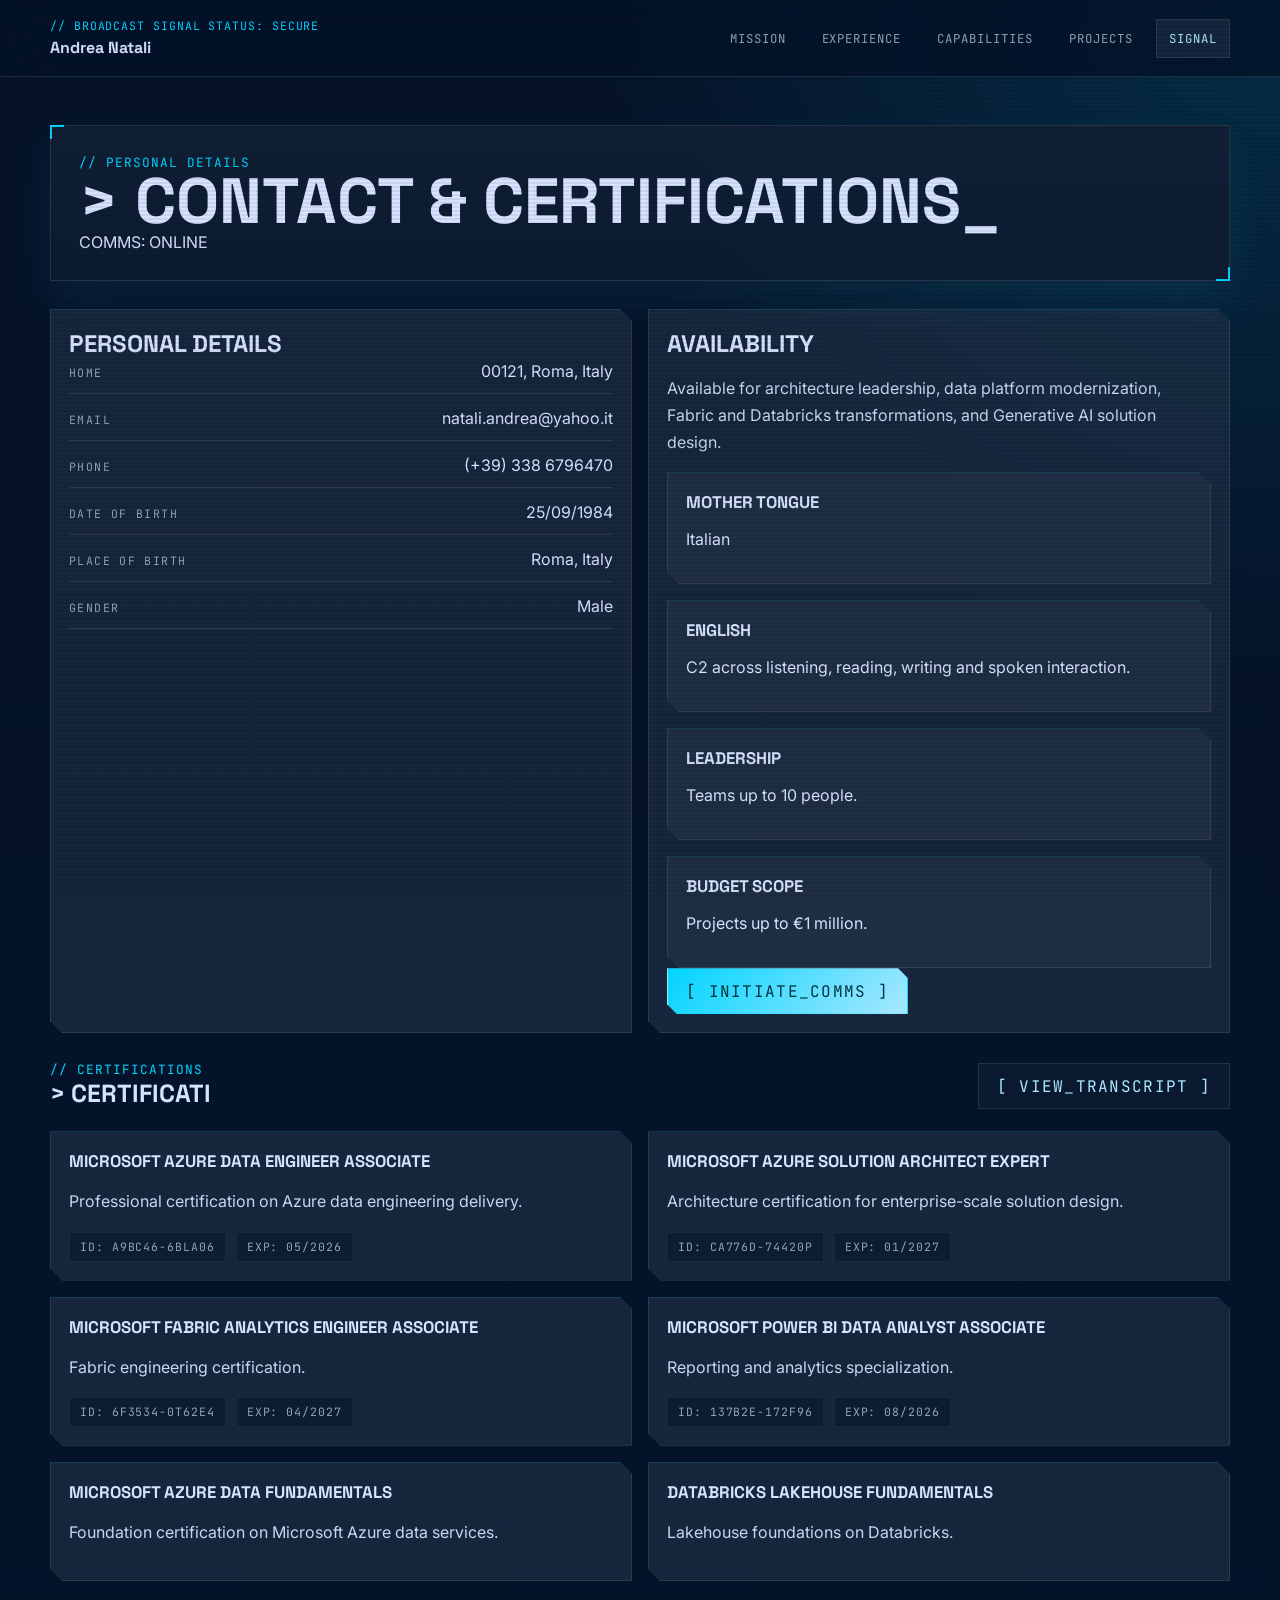
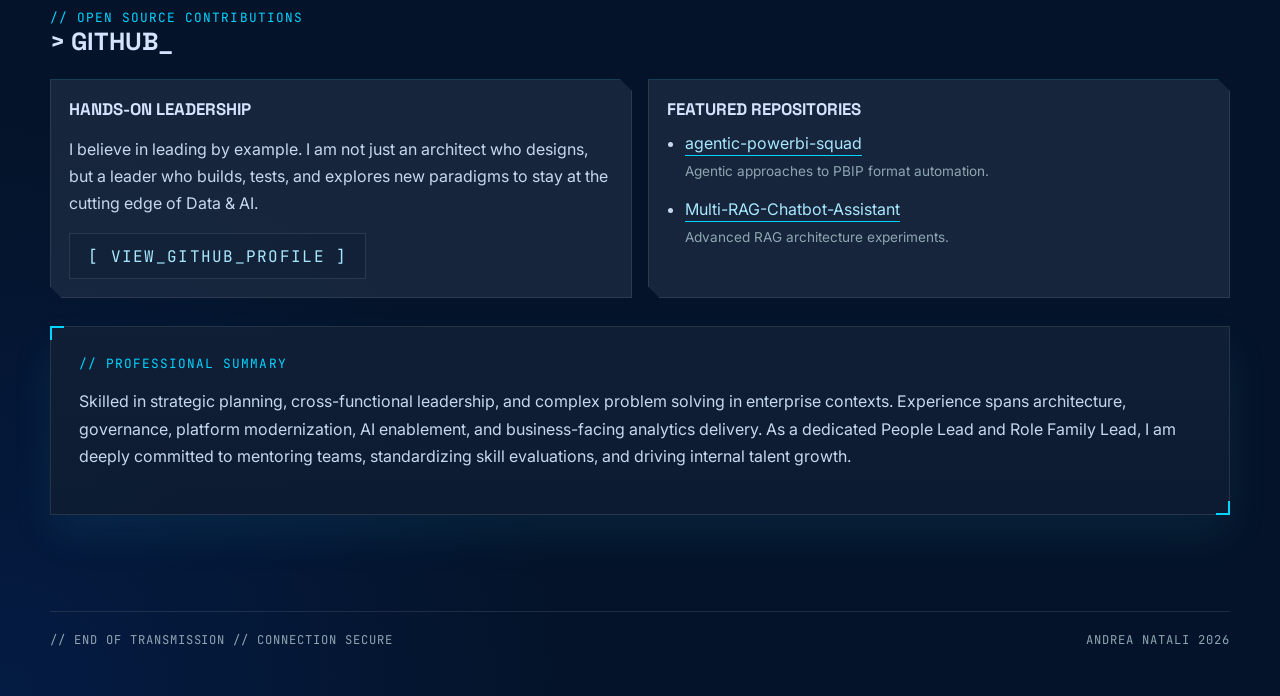
==== contact.html @ 66361841 "Initial commit: Tactical Dossier deployment" ====
<!DOCTYPE html>
<html lang="it">
<head>
    <meta charset="UTF-8">
    <meta name="viewport" content="width=device-width, initial-scale=1.0">
    <title>Andrea Natali | Personal Details & Certifications</title>
    <meta name="description" content="Personal details, languages and certifications for Andrea Natali.">
    <link rel="preconnect" href="https://fonts.googleapis.com">
    <link rel="preconnect" href="https://fonts.gstatic.com" crossorigin>
    <link href="https://fonts.googleapis.com/css2?family=Inter:wght@400;500;600;700;800&family=JetBrains+Mono:wght@400;700&family=Space+Grotesk:wght@500;700&display=swap" rel="stylesheet">
    <link rel="stylesheet" href="assets/css/styles.css">
</head>
<body data-page="contact">
    <div class="site-shell">
        <header class="site-header">
            <div class="container header-bar">
                <a class="brand" href="index.html">
                    <span class="brand-kicker">// BROADCAST SIGNAL STATUS: SECURE</span>
                    <span class="brand-title">Andrea Natali</span>
                </a>
                <button class="nav-toggle" type="button" aria-expanded="false" aria-label="Apri navigazione" data-nav-toggle>MENU</button>
                <nav class="site-nav" data-site-nav>
                    <a class="nav-link" href="index.html" data-nav-link="home">Mission</a>
                    <a class="nav-link" href="experience.html" data-nav-link="experience">Experience</a>
                    <a class="nav-link" href="capabilities.html" data-nav-link="capabilities">Capabilities</a>
                    <a class="nav-link" href="projects.html" data-nav-link="projects">Projects</a>
                    <a class="nav-link" href="contact.html" data-nav-link="contact">Signal</a>
                </nav>
            </div>
        </header>

        <main class="page">
            <div class="container">
                <section class="panel panel-pad reveal">
                    <div class="eyebrow">// PERSONAL DETAILS</div>
                    <h1 class="page-title typewriter">&gt; Contact &amp; Certifications_</h1>
                    <span class="tactical-label">COMMS: ONLINE</span>

                </section>

                <section class="section reveal">
                    <div class="contact-grid">
                        <article class="contact-card">
                            <h2 class="contact-title">Personal Details</h2>
                            <div class="detail-list">
                                <div class="detail-row"><span class="detail-term">Home</span><span class="detail-value">00121, Roma, Italy</span></div>
                                <div class="detail-row"><span class="detail-term">Email</span><span class="detail-value"><a href="mailto:natali.andrea@yahoo.it">natali.andrea@yahoo.it</a></span></div>
                                <div class="detail-row"><span class="detail-term">Phone</span><span class="detail-value"><a href="tel:+393386796470">(+39) 338 6796470</a></span></div>
                                <div class="detail-row"><span class="detail-term">Date Of Birth</span><span class="detail-value">25/09/1984</span></div>
                                <div class="detail-row"><span class="detail-term">Place Of Birth</span><span class="detail-value">Roma, Italy</span></div>
                                <div class="detail-row"><span class="detail-term">Gender</span><span class="detail-value">Male</span></div>
                            </div>
                        </article>

                        <article class="contact-card">
                            <h2 class="contact-title">Availability</h2>
                            <p class="contact-copy">Available for architecture leadership, data platform modernization, Fabric and Databricks transformations, and Generative AI solution design.</p>
                            <div class="signal-grid">
                                <div class="signal-card">
                                    <h3>Mother Tongue</h3>
                                    <p>Italian</p>
                                </div>
                                <div class="signal-card">
                                    <h3>English</h3>
                                    <p>C2 across listening, reading, writing and spoken interaction.</p>
                                </div>
                                <div class="signal-card">
                                    <h3>Leadership</h3>
                                    <p>Teams up to 10 people.</p>
                                </div>
                                <div class="signal-card">
                                    <h3>Budget Scope</h3>
                                    <p>Projects up to €1 million.</p>
                                </div>
                            </div>
                            <div class="button-row">
                                <a class="button button-primary" href="mailto:natali.andrea@yahoo.it?subject=Data%20and%20AI%20Architecture">[ INITIATE_COMMS ]</a>
                            </div>
                        </article>
                    </div>
                </section>

                <section class="section reveal">
                    <div class="section-head">
                        <div>
                            <div class="eyebrow">// CERTIFICATIONS</div>
                            <h2 class="section-title typewriter">&gt; Certifications_</h2>
                        </div>
                        <a class="button button-secondary" href="https://learn.microsoft.com/it-it/users/andreanatali-6055/transcript/vn4z0i6kro04yry" target="_blank">[ VIEW_TRANSCRIPT ]</a>
                    </div>
                    <div class="cert-grid">
                        <article class="cert-card">
                            <h3>Microsoft Azure Data Engineer Associate</h3>
                            <p class="card-copy">Professional certification on Azure data engineering delivery.</p>
                            <div class="tag-row" style="margin-top: 10px;">
                                <span class="tag" style="border-color: rgba(133, 147, 152, 0.1); color: var(--muted);">ID: A9BC46-6BLA06</span>
                                <span class="tag" style="border-color: rgba(133, 147, 152, 0.1); color: var(--muted);">EXP: 05/2026</span>
                            </div>
                        </article>
                        <article class="cert-card">
                            <h3>Microsoft Azure Solution Architect Expert</h3>
                            <p class="card-copy">Architecture certification for enterprise-scale solution design.</p>
                            <div class="tag-row" style="margin-top: 10px;">
                                <span class="tag" style="border-color: rgba(133, 147, 152, 0.1); color: var(--muted);">ID: CA776D-74420P</span>
                                <span class="tag" style="border-color: rgba(133, 147, 152, 0.1); color: var(--muted);">EXP: 01/2027</span>
                            </div>
                        </article>
                        <article class="cert-card">
                            <h3>Microsoft Fabric Analytics Engineer Associate</h3>
                            <p class="card-copy">Fabric engineering certification.</p>
                            <div class="tag-row" style="margin-top: 10px;">
                                <span class="tag" style="border-color: rgba(133, 147, 152, 0.1); color: var(--muted);">ID: 6F3534-0T62E4</span>
                                <span class="tag" style="border-color: rgba(133, 147, 152, 0.1); color: var(--muted);">EXP: 04/2027</span>
                            </div>
                        </article>
                        <article class="cert-card">
                            <h3>Microsoft Power BI Data Analyst Associate</h3>
                            <p class="card-copy">Reporting and analytics specialization.</p>
                            <div class="tag-row" style="margin-top: 10px;">
                                <span class="tag" style="border-color: rgba(133, 147, 152, 0.1); color: var(--muted);">ID: 137B2E-172F96</span>
                                <span class="tag" style="border-color: rgba(133, 147, 152, 0.1); color: var(--muted);">EXP: 08/2026</span>
                            </div>
                        </article>
                        <article class="cert-card">
                            <h3>Microsoft Azure Data Fundamentals</h3>
                            <p class="card-copy">Foundation certification on Microsoft Azure data services.</p>
                        </article>
                        <article class="cert-card">
                            <h3>Databricks Lakehouse Fundamentals</h3>
                            <p class="card-copy">Lakehouse foundations on Databricks.</p>
                        </article>
                    </div>
                </section>

                <section class="section reveal">
                    <div class="section-head">
                        <div>
                            <div class="eyebrow">// OPEN SOURCE CONTRIBUTIONS</div>
                            <h2 class="section-title typewriter">&gt; GitHub_</h2>
                        </div>
                    </div>
                    <div class="card-grid">
                        <article class="mini-card">
                            <h3>Hands-on Leadership</h3>
                            <p class="card-copy">I believe in leading by example. I am not just an architect who designs, but a leader who builds, tests, and explores new paradigms to stay at the cutting edge of Data &amp; AI.</p>
                            <div class="button-row" style="margin-top: 14px;">
                                <a class="button button-secondary" href="https://github.com/natalinio" target="_blank">[ VIEW_GITHUB_PROFILE ]</a>
                            </div>
                        </article>
                        <article class="mini-card">
                            <h3>Featured Repositories</h3>
                            <ul class="list" style="margin-top: 8px; display: grid; gap: 12px;">
                                <li>
                                    <a href="https://github.com/natalinio/agentic-powerbi-squad" target="_blank" style="color: var(--accent-soft); border-bottom: 1px solid var(--accent); padding-bottom: 2px;">agentic-powerbi-squad</a><br>
                                    <span style="font-size: 0.85rem; color: var(--muted);">Agentic approaches to PBIP format automation.</span>
                                </li>
                                <li>
                                    <a href="https://github.com/natalinio/Multi-RAG-Chatbot-Assistant" target="_blank" style="color: var(--accent-soft); border-bottom: 1px solid var(--accent); padding-bottom: 2px;">Multi-RAG-Chatbot-Assistant</a><br>
                                    <span style="font-size: 0.85rem; color: var(--muted);">Advanced RAG architecture experiments.</span>
                                </li>
                            </ul>
                        </article>
                    </div>
                </section>

                <section class="section reveal">
                    <article class="panel panel-pad">
                        <div class="eyebrow">// PROFESSIONAL SUMMARY</div>
                        <p class="contact-copy">Skilled in strategic planning, cross-functional leadership, and complex problem solving in enterprise contexts. Experience spans architecture, governance, platform modernization, AI enablement, and business-facing analytics delivery. As a dedicated People Lead and Role Family Lead, I am deeply committed to mentoring teams, standardizing skill evaluations, and driving internal talent growth.</p>
                    </article>
                </section>
            </div>
        </main>

        <footer class="site-footer">
            <div class="container footer-bar">
                <div class="footer-meta">// END OF TRANSMISSION // CONNECTION SECURE</div>
                <div class="footer-meta">Andrea Natali <span data-current-year></span></div>
            </div>
        </footer>
    </div>
    <script src="assets/js/site.js"></script>
</body>
</html>
---- assets/css/styles.css ----
:root {
    --bg: #041329;
    --bg-alt: #0d1c32;
    --panel: #112036;
    --panel-high: #1c2a41;
    --panel-top: #27354c;
    --text: #d6e3ff;
    --muted: #8ea6b2;
    --line: rgba(133, 147, 152, 0.2);
    --accent: #00d4ff;
    --accent-soft: #a8e8ff;
    --accent-glow: rgba(60, 215, 255, 0.24);
    --alert: #ffb703;
    --tactical-green: #00ff41;
    --ok: #b1c0ff;
    --max-width: 1180px;
    --shadow: 0 20px 40px rgba(60, 215, 255, 0.08);
    --font-mono: "JetBrains Mono", "Fira Code", "Share Tech Mono", monospace;
}

* {
    box-sizing: border-box;
}

html {
    scroll-behavior: smooth;
}

body {
    margin: 0;
    color: var(--text);
    background:
        radial-gradient(circle at top right, rgba(0, 212, 255, 0.14), transparent 26%),
        radial-gradient(circle at bottom left, rgba(0, 85, 255, 0.12), transparent 22%),
        linear-gradient(180deg, #06142a 0%, #041329 100%);
    font-family: "Inter", "Segoe UI", sans-serif;
    min-height: 100vh;
}

body::before {
    content: "";
    position: fixed;
    inset: 0;
    pointer-events: none;
    background-image:
        linear-gradient(rgba(255, 255, 255, 0.03) 1px, transparent 1px),
        linear-gradient(90deg, rgba(255, 255, 255, 0.03) 1px, transparent 1px);
    background-size: 24px 24px;
    opacity: 0.12;
}

body::after {
    content: "";
    position: fixed;
    inset: 0;
    pointer-events: none;
    background: linear-gradient(
        rgba(18, 16, 16, 0) 50%,
        rgba(0, 0, 0, 0.1) 50%
    );
    background-size: 100% 4px;
    z-index: 9999;
    opacity: 0.6;
}

a {
    color: inherit;
    text-decoration: none;
}

img {
    display: block;
    max-width: 100%;
}

.site-shell {
    position: relative;
    z-index: 1;
}

.container {
    width: min(var(--max-width), calc(100% - 32px));
    margin: 0 auto;
}

.site-header {
    position: sticky;
    top: 0;
    z-index: 10;
    backdrop-filter: blur(24px);
    background: rgba(4, 19, 41, 0.82);
    border-bottom: 1px solid var(--line);
}

.header-bar {
    display: flex;
    align-items: center;
    justify-content: space-between;
    gap: 16px;
    min-height: 76px;
}

.brand {
    display: grid;
    gap: 4px;
}

.brand-kicker,
.eyebrow,
.meta-label,
.timeline-period,
.metric-label,
.pill,
.footer-meta,
.tag,
.link-grid a,
.nav-link,
.button,
.field-label {
    font-family: var(--font-mono);
    letter-spacing: 0.08em;
    text-transform: uppercase;
}

.brand-kicker {
    color: var(--accent);
    font-size: 0.72rem;
}

.brand-title {
    font-family: "Space Grotesk", "Segoe UI", sans-serif;
    font-size: 1rem;
    font-weight: 700;
}

.nav-toggle {
    display: none;
    border: 1px solid var(--line);
    background: transparent;
    color: var(--text);
    padding: 10px 12px;
}

.site-nav {
    display: flex;
    align-items: center;
    gap: 10px;
}

.nav-link {
    color: var(--muted);
    font-size: 0.77rem;
    padding: 10px 12px;
    border: 1px solid transparent;
    transition: 160ms ease;
}

.nav-link:hover,
.nav-link.is-active {
    color: var(--accent-soft);
    border-color: var(--line);
    background: rgba(39, 53, 76, 0.5);
}

.page {
    padding: 48px 0 72px;
}

.hero {
    display: grid;
    grid-template-columns: minmax(0, 1.3fr) minmax(320px, 0.9fr);
    gap: 28px;
    align-items: stretch;
}

.panel {
    background: linear-gradient(180deg, rgba(17, 32, 54, 0.96), rgba(13, 28, 50, 0.96));
    border: 1px solid var(--line);
    box-shadow: var(--shadow);
    position: relative;
}

.panel::before {
    content: '';
    position: absolute;
    top: -1px; left: -1px;
    width: 12px; height: 12px;
    border: 2px solid var(--accent);
    border-right: none; border-bottom: none;
    pointer-events: none;
}

.panel::after {
    content: '';
    position: absolute;
    bottom: -1px; right: -1px;
    width: 12px; height: 12px;
    border: 2px solid var(--accent);
    border-left: none; border-top: none;
    pointer-events: none;
}

.panel-pad {
    padding: 28px;
}

.hero-copy {
    display: grid;
    gap: 22px;
}

.profile-card {
    display: grid;
    gap: 18px;
}

.profile-image-wrap {
    position: relative;
    overflow: hidden;
    background: linear-gradient(180deg, rgba(39, 53, 76, 0.55), rgba(13, 28, 50, 0.78));
    border: 1px solid var(--line);
}

.profile-image {
    width: 100%;
    aspect-ratio: 4 / 5;
    object-fit: cover;
    filter: grayscale(0.12) contrast(1.05);
}

.summary-grid,
.detail-list {
    display: grid;
    gap: 12px;
}

.summary-grid {
    grid-template-columns: repeat(2, minmax(0, 1fr));
}

.detail-row {
    display: flex;
    align-items: baseline;
    justify-content: space-between;
    gap: 12px;
    padding-bottom: 10px;
    border-bottom: 1px solid var(--line);
}

.detail-term {
    color: var(--muted);
    font-family: var(--font-mono);
    font-size: 0.72rem;
    letter-spacing: 0.12em;
    text-transform: uppercase;
}

.detail-value {
    color: var(--text);
    text-align: right;
    line-height: 1.5;
}

.small-copy {
    color: var(--muted);
    line-height: 1.6;
    font-size: 0.95rem;
}

.eyebrow {
    color: var(--accent);
    font-size: 0.8rem;
}

.hero-title,
.page-title {
    margin: 0;
    font-family: "Space Grotesk", "Segoe UI", sans-serif;
    line-height: 0.95;
    text-transform: uppercase;
}

.hero-title {
    font-size: clamp(2.9rem, 6vw, 5.6rem);
}

.page-title {
    font-size: clamp(2.4rem, 5vw, 4rem);
}

.lead,
.section-intro,
.card-copy,
.timeline-copy,
.contact-copy {
    color: #c6d8ef;
    line-height: 1.7;
}

.hero-actions,
.button-row {
    display: flex;
    flex-wrap: wrap;
    gap: 12px;
}

.button {
    display: inline-flex;
    align-items: center;
    justify-content: center;
    gap: 10px;
    min-height: 46px;
    padding: 0 18px;
    border: 1px solid transparent;
    transition: 180ms ease;
}

.button-primary {
    color: #003642;
    background: linear-gradient(135deg, var(--accent) 0%, var(--accent-soft) 100%);
    box-shadow: 0 0 0 1px rgba(168, 232, 255, 0.06), 0 0 32px rgba(60, 215, 255, 0.18);
    clip-path: polygon(0 0, calc(100% - 10px) 0, 100% 10px, 100% 100%, 10px 100%, 0 calc(100% - 10px));
}

.button-secondary {
    border-color: var(--line);
    color: var(--accent-soft);
    background: rgba(17, 32, 54, 0.55);
}

.button:hover {
    transform: translateY(-1px);
}

.status-grid,
.stats-grid,
.card-grid,
.tech-grid,
.cert-grid,
.contact-grid,
.link-grid,
.signal-grid,
.feature-grid {
    display: grid;
    gap: 16px;
}

.status-grid,
.stats-grid,
.feature-grid {
    grid-template-columns: repeat(2, minmax(0, 1fr));
}

.meta-block,
.stat-block,
.mini-card,
.stack-card,
.cert-card,
.contact-card,
.signal-card {
    background: rgba(39, 53, 76, 0.55);
    border: 1px solid var(--line);
    padding: 18px;
    position: relative;
    clip-path: polygon(0 0, calc(100% - 12px) 0, 100% 12px, 100% 100%, 12px 100%, 0 calc(100% - 12px));
    border-top: 1px solid rgba(0, 212, 255, 0.15);
}

.meta-label,
.metric-label {
    font-size: 0.72rem;
    color: var(--muted);
}

.meta-value,
.stat-value {
    margin-top: 8px;
    font-size: 1.2rem;
    font-weight: 700;
    font-family: var(--font-mono);
    color: var(--accent-soft);
}

.section-head {
    display: flex;
    flex-wrap: wrap;
    align-items: end;
    justify-content: space-between;
    gap: 18px;
    margin-bottom: 22px;
}

.section-title,
.card-title,
.timeline-title,
.contact-title {
    margin: 0;
    font-family: "Space Grotesk", "Segoe UI", sans-serif;
    text-transform: uppercase;
}

.section-title {
    font-size: 1.55rem;
}

.section {
    margin-top: 28px;
}

.feature-grid,
.card-grid,
.tech-grid,
.cert-grid,
.contact-grid,
.link-grid {
    grid-template-columns: repeat(2, minmax(0, 1fr));
}

.timeline {
    display: grid;
    gap: 18px;
}

.timeline-item {
    display: grid;
    grid-template-columns: 160px minmax(0, 1fr);
    gap: 24px;
    padding: 24px;
    background: rgba(17, 32, 54, 0.82);
    border: 1px solid var(--line);
}

.timeline-period {
    color: var(--accent);
    font-size: 0.76rem;
}

.timeline-role {
    margin: 8px 0 4px;
    color: var(--accent-soft);
    font-weight: 700;
}

.timeline-company {
    margin: 0 0 12px;
    font-family: "Space Grotesk", "Segoe UI", sans-serif;
    font-size: 1.25rem;
}

.list {
    margin: 0;
    padding-left: 18px;
    color: #c6d8ef;
    line-height: 1.7;
}

.pill-row,
.tag-row {
    display: flex;
    flex-wrap: wrap;
    gap: 10px;
}

.pill,
.tag {
    display: inline-flex;
    align-items: center;
    min-height: 30px;
    padding: 0 10px;
    border: 1px solid var(--line);
    color: var(--accent-soft);
    background: rgba(4, 19, 41, 0.48);
    font-size: 0.72rem;
}

.segmented-skill {
    display: grid;
    gap: 10px;
}

.segmented-header {
    display: flex;
    align-items: center;
    justify-content: space-between;
    gap: 12px;
}

.segmented-bar {
    display: grid;
    grid-template-columns: repeat(10, minmax(0, 1fr));
    gap: 6px;
}

.segmented-bar span {
    display: block;
    min-height: 12px;
    background: rgba(39, 53, 76, 0.9);
}

.segmented-bar span.is-on {
    background: linear-gradient(135deg, var(--tactical-green), var(--accent));
    box-shadow: 0 0 8px rgba(0, 255, 65, 0.4);
}

.stack-card h3,
.card-title,
.mini-card h3,
.signal-card h3,
.cert-card h3,
.contact-card h3 {
    margin: 0 0 10px;
    font-family: "Space Grotesk", "Segoe UI", sans-serif;
    font-size: 1.05rem;
    text-transform: uppercase;
}

.stack-list {
    margin: 0;
    padding-left: 18px;
    color: #c6d8ef;
    line-height: 1.7;
}

.stack-list + .tag-row,
.card-copy + .tag-row,
.list + .tag-row {
    margin-top: 14px;
}

.link-grid a {
    padding: 16px 18px;
    border: 1px solid var(--line);
    background: rgba(17, 32, 54, 0.7);
    color: var(--accent-soft);
    transition: 160ms ease;
}

.link-grid a:hover {
    background: rgba(28, 42, 65, 0.96);
}

.site-footer {
    padding: 24px 0 48px;
}

.footer-bar {
    display: flex;
    flex-wrap: wrap;
    justify-content: space-between;
    gap: 14px;
    padding-top: 20px;
    border-top: 1px solid var(--line);
}

.footer-meta {
    color: var(--muted);
    font-size: 0.76rem;
}

.contact-form {
    display: grid;
    gap: 14px;
}

.field {
    display: grid;
    gap: 8px;
}

.field-label {
    color: var(--muted);
    font-size: 0.72rem;
}

.field input,
.field textarea {
    width: 100%;
    border: 0;
    border-bottom: 1px solid rgba(168, 232, 255, 0.42);
    background: rgba(17, 32, 54, 0.8);
    color: var(--text);
    padding: 14px 12px;
    font: inherit;
}

.field textarea {
    min-height: 160px;
    resize: vertical;
}

.field input:focus,
.field textarea:focus {
    outline: none;
    background: rgba(28, 42, 65, 0.9);
    box-shadow: inset 0 -1px 0 0 var(--accent);
}

.reveal {
    opacity: 0;
    transform: translateY(18px);
    transition: opacity 420ms ease, transform 420ms ease;
}

.reveal.is-visible {
    opacity: 1;
    transform: translateY(0);
}

@media (max-width: 920px) {
    .hero,
    .timeline-item,
    .feature-grid,
    .card-grid,
    .tech-grid,
    .cert-grid,
    .contact-grid,
    .link-grid,
    .status-grid,
    .stats-grid,
    .summary-grid {
        grid-template-columns: 1fr;
    }

    .timeline-item {
        gap: 14px;
    }

    .nav-toggle {
        display: inline-flex;
    }

    .site-nav {
        position: absolute;
        top: calc(100% + 1px);
        left: 0;
        right: 0;
        display: none;
        flex-direction: column;
        align-items: stretch;
        gap: 0;
        background: rgba(4, 19, 41, 0.96);
        border-bottom: 1px solid var(--line);
    }

    .site-nav.is-open {
        display: flex;
    }

    .nav-link {
        border-top: 1px solid var(--line);
        padding: 16px;
    }
}

@media (max-width: 640px) {
    .page {
        padding-top: 28px;
    }

    .panel-pad,
    .timeline-item,
    .meta-block,
    .stat-block,
    .mini-card,
    .stack-card,
    .cert-card,
    .contact-card,
    .signal-card {
        padding: 20px;
}

/* Typewriter Effect CSS */
.typewriter-text {
    border-right: 2px solid var(--accent);
    white-space: pre-wrap;
    animation: blink 0.75s step-end infinite;
}

@keyframes blink {
    from, to { border-color: transparent }
    50% { border-color: var(--accent); }
}

.tactical-label {
    display: inline-block;
    color: var(--alert);
    font-family: var(--font-mono);
    font-size: 0.7rem;
    border: 1px solid rgba(255, 183, 3, 0.3);
    padding: 2px 6px;
    margin-bottom: 8px;
    background: rgba(255, 183, 3, 0.05);
}

.tactical-label.green {
    color: var(--tactical-green);
    border-color: rgba(0, 255, 65, 0.3);
    background: rgba(0, 255, 65, 0.05);
}

/* Print CSS for PDF Export */
@media print {
    * {
        -webkit-print-color-adjust: exact !important;
        print-color-adjust: exact !important;
        color-adjust: exact !important;
    }

    body, .site-shell {
        background-color: #020813 !important;
    }

    .site-header,
    .nav-toggle,
    .site-nav,
    .button-row {
        display: none !important;
    }

    body::after {
        display: none !important; /* Disable scanlines to avoid Moire patterns in PDF */
    }

    .reveal, .typewriter {
        animation: none !important;
        opacity: 1 !important;
        transform: none !important;
        display: block !important;
    }

    .mini-card, .stack-card, .cert-card, .timeline-item {
        page-break-inside: avoid;
        break-inside: avoid;
    }

    .page {
        padding-top: 0 !important;
    }
    
    .container {
        width: 100% !important;
        max-width: 100% !important;
        padding: 0 15mm !important;
    }

    @page {
        margin: 0;
        size: A4 landscape;
    }
}
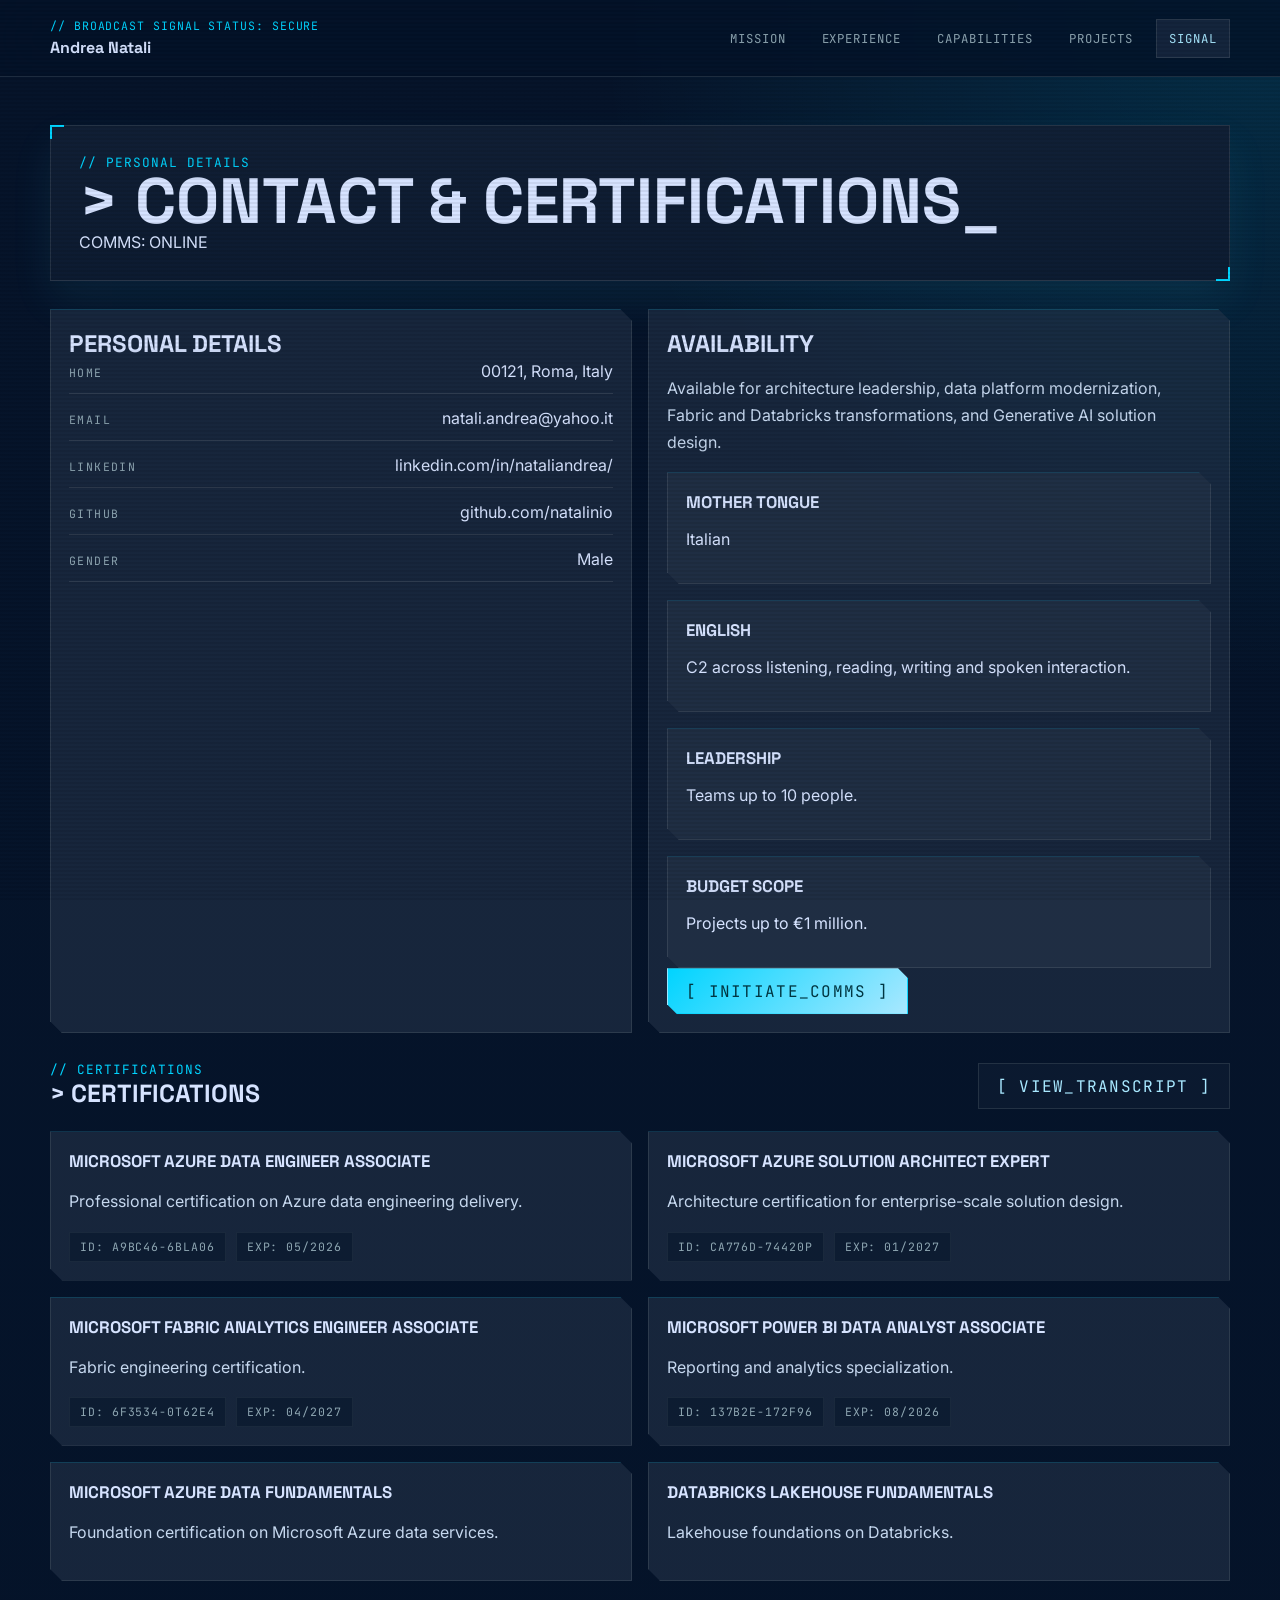
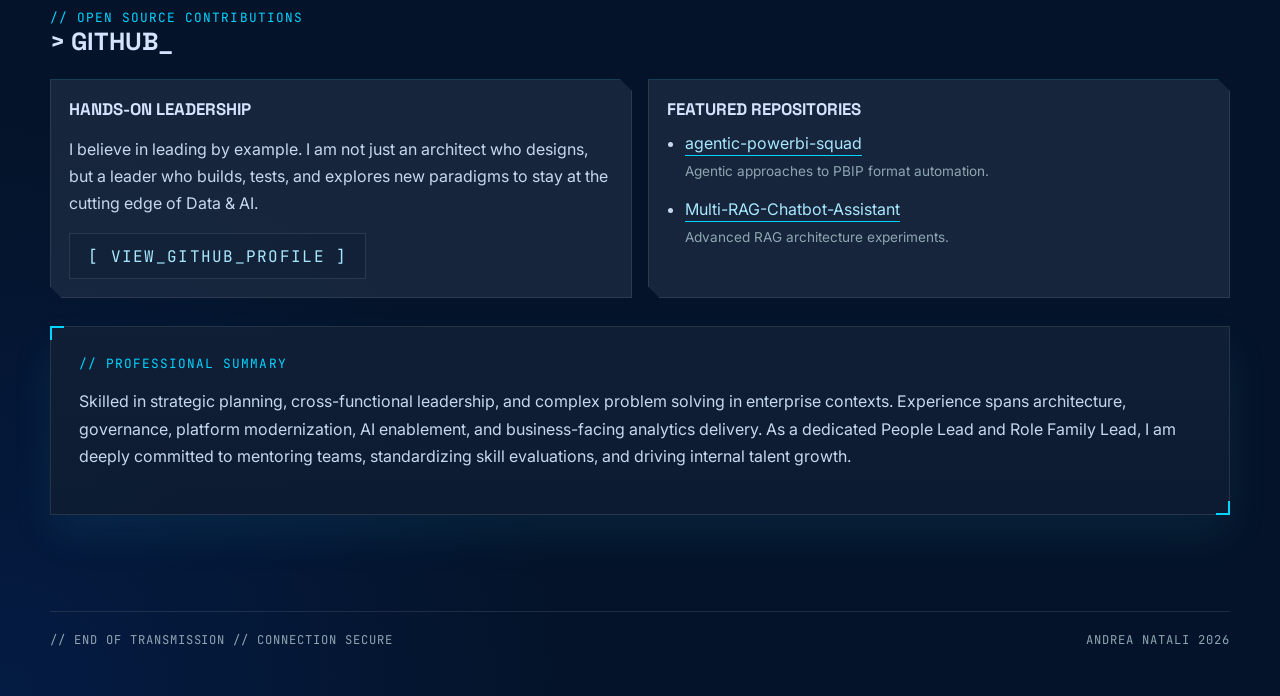
==== commit 088f35d7: "Update contact section with social links" ====
--- a/contact.html
+++ b/contact.html
@@ -45,9 +45,8 @@
                             <div class="detail-list">
                                 <div class="detail-row"><span class="detail-term">Home</span><span class="detail-value">00121, Roma, Italy</span></div>
                                 <div class="detail-row"><span class="detail-term">Email</span><span class="detail-value"><a href="mailto:natali.andrea@yahoo.it">natali.andrea@yahoo.it</a></span></div>
-                                <div class="detail-row"><span class="detail-term">Phone</span><span class="detail-value"><a href="tel:+393386796470">(+39) 338 6796470</a></span></div>
-                                <div class="detail-row"><span class="detail-term">Date Of Birth</span><span class="detail-value">25/09/1984</span></div>
-                                <div class="detail-row"><span class="detail-term">Place Of Birth</span><span class="detail-value">Roma, Italy</span></div>
+                                <div class="detail-row"><span class="detail-term">LinkedIn</span><span class="detail-value"><a href="https://www.linkedin.com/in/nataliandrea/" target="_blank">linkedin.com/in/nataliandrea/</a></span></div>
+                                <div class="detail-row"><span class="detail-term">GitHub</span><span class="detail-value"><a href="https://github.com/natalinio" target="_blank">github.com/natalinio</a></span></div>
                                 <div class="detail-row"><span class="detail-term">Gender</span><span class="detail-value">Male</span></div>
                             </div>
                         </article>
